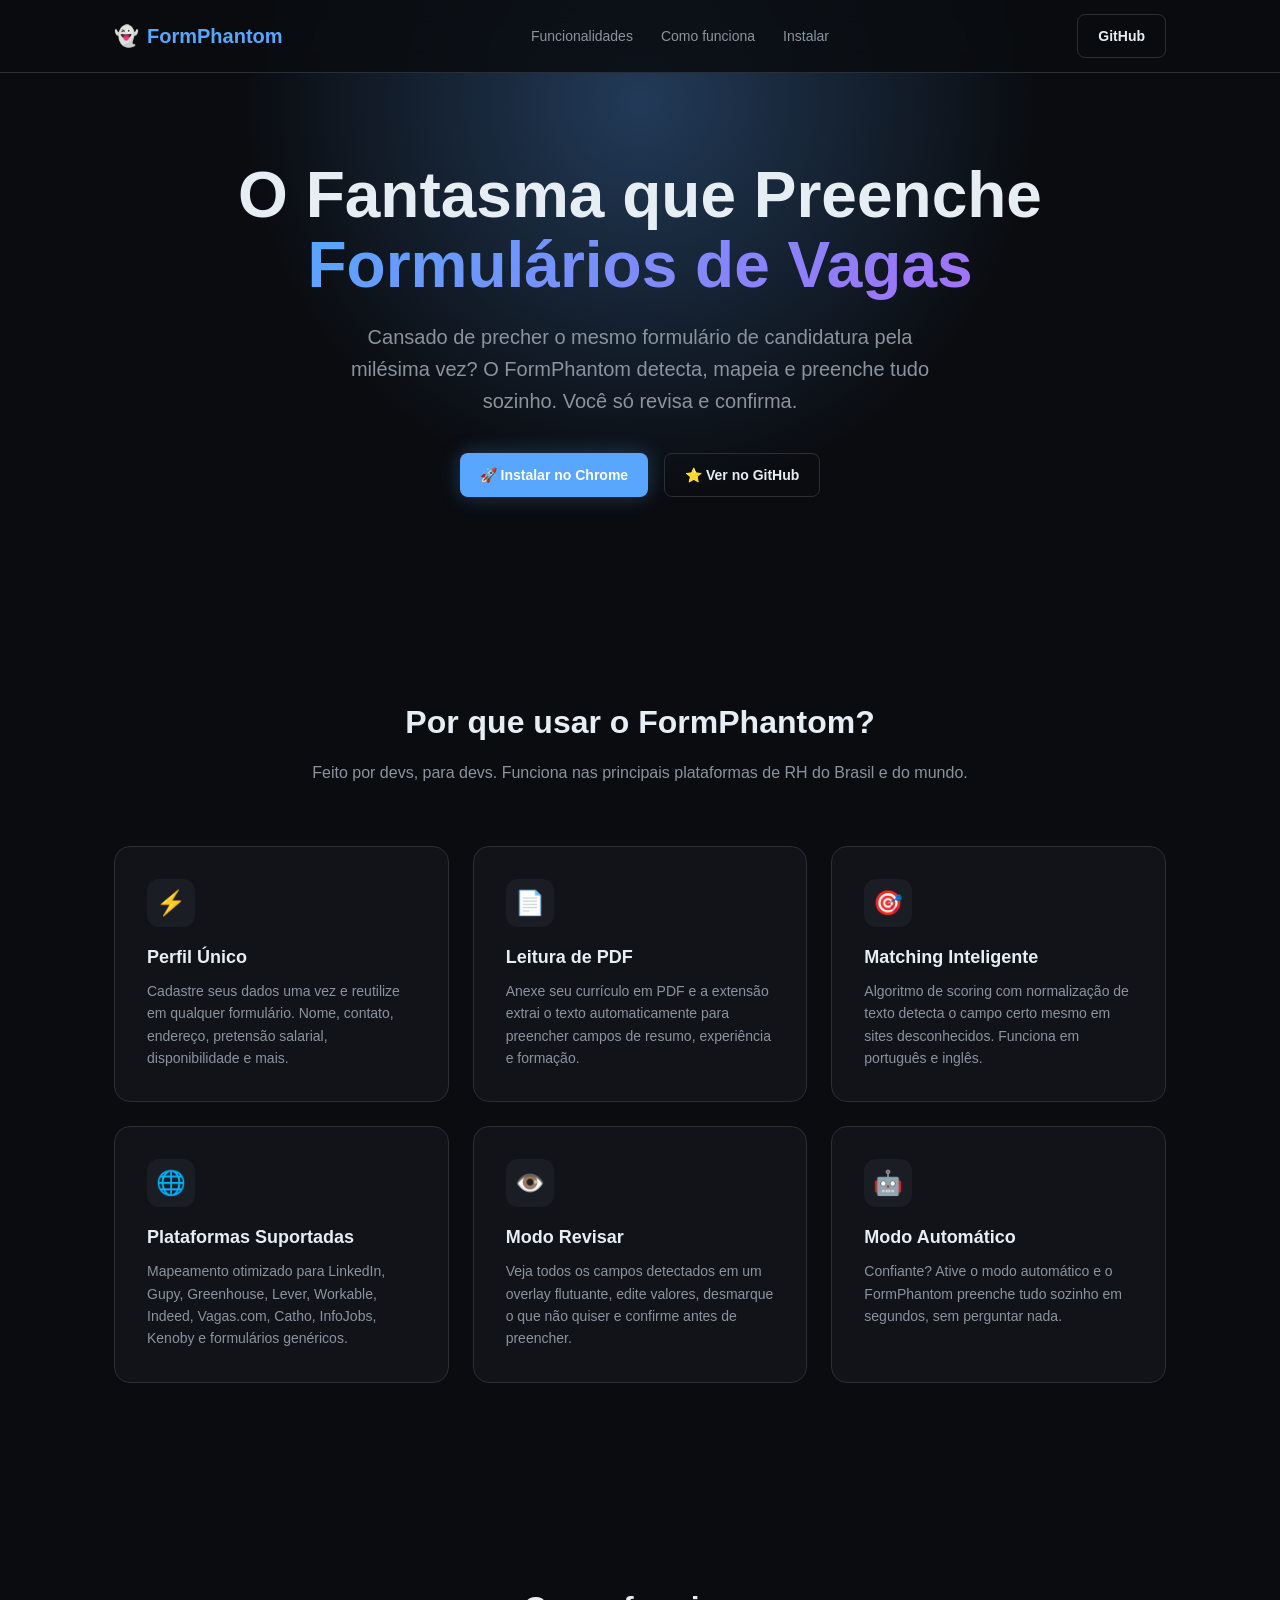
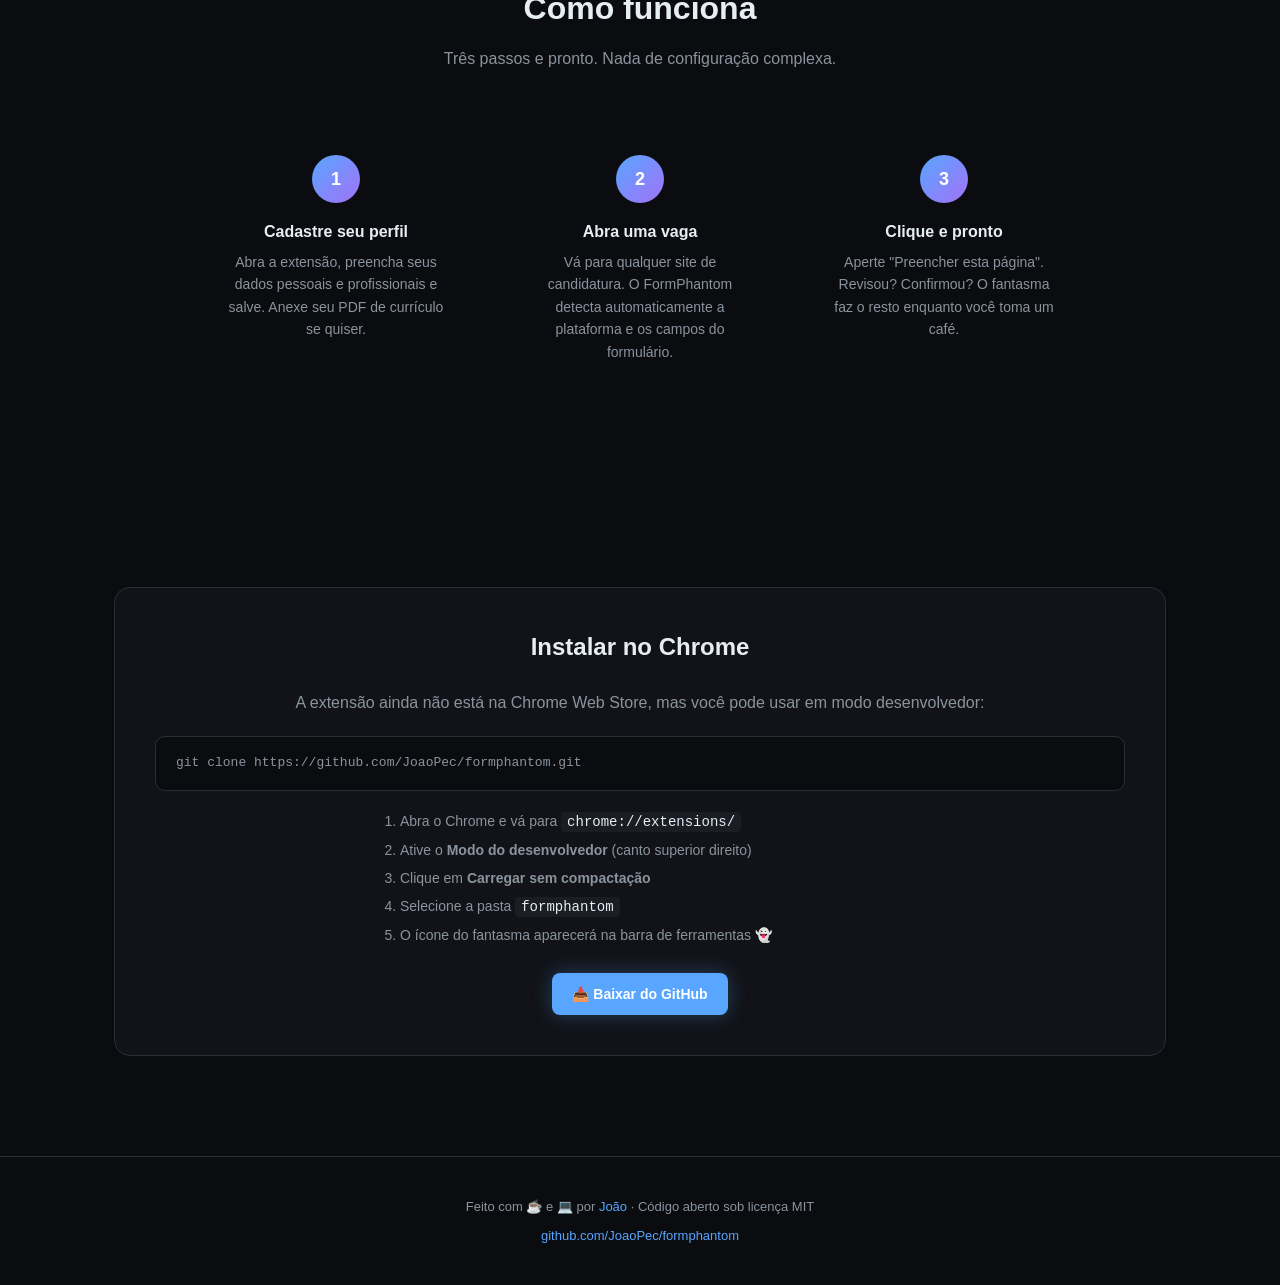
==== landing/index.html @ 9a5e800b "refactor: rename project to FormPhantom + add landing page" ====
<!DOCTYPE html>
<html lang="pt-BR">
<head>
  <meta charset="UTF-8">
  <meta name="viewport" content="width=device-width, initial-scale=1.0">
  <title>FormPhantom — O Fantasma que Preenche Formulários</title>
  <style>
    :root {
      --bg: #0a0c10;
      --surface: #111318;
      --surface-2: #1a1d24;
      --border: #2a2e37;
      --text: #e6edf3;
      --text-secondary: #8b949e;
      --primary: #58a6ff;
      --primary-glow: rgba(88,166,255,0.3);
      --accent: #a371f7;
      --success: #3fb950;
    }

    * { margin: 0; padding: 0; box-sizing: border-box; }

    html { scroll-behavior: smooth; }

    body {
      font-family: -apple-system, BlinkMacSystemFont, 'Segoe UI', Roboto, Helvetica, Arial, sans-serif;
      background: var(--bg);
      color: var(--text);
      line-height: 1.6;
      overflow-x: hidden;
    }

    /* --- Header --- */
    header {
      position: fixed;
      top: 0; left: 0; right: 0;
      z-index: 100;
      background: rgba(10,12,16,0.85);
      backdrop-filter: blur(12px);
      border-bottom: 1px solid var(--border);
    }

    nav {
      max-width: 1100px;
      margin: 0 auto;
      padding: 14px 24px;
      display: flex;
      align-items: center;
      justify-content: space-between;
    }

    .logo {
      font-size: 20px;
      font-weight: 800;
      color: var(--text);
      text-decoration: none;
      display: flex;
      align-items: center;
      gap: 8px;
    }

    .logo span { color: var(--primary); }

    .nav-links {
      display: flex;
      gap: 28px;
      list-style: none;
    }

    .nav-links a {
      color: var(--text-secondary);
      text-decoration: none;
      font-size: 14px;
      font-weight: 500;
      transition: color 0.2s;
    }

    .nav-links a:hover { color: var(--text); }

    .btn {
      display: inline-flex;
      align-items: center;
      gap: 8px;
      padding: 10px 20px;
      border-radius: 8px;
      font-size: 14px;
      font-weight: 600;
      text-decoration: none;
      cursor: pointer;
      border: none;
      transition: all 0.2s;
    }

    .btn-primary {
      background: var(--primary);
      color: #fff;
      box-shadow: 0 0 20px var(--primary-glow);
    }

    .btn-primary:hover {
      transform: translateY(-1px);
      box-shadow: 0 0 30px var(--primary-glow);
    }

    .btn-outline {
      background: transparent;
      color: var(--text);
      border: 1px solid var(--border);
    }

    .btn-outline:hover { border-color: var(--primary); color: var(--primary); }

    /* --- Hero --- */
    .hero {
      padding: 160px 24px 100px;
      text-align: center;
      position: relative;
      overflow: hidden;
    }

    .hero::before {
      content: '';
      position: absolute;
      top: -50%; left: 50%;
      transform: translateX(-50%);
      width: 800px; height: 800px;
      background: radial-gradient(circle, var(--primary-glow) 0%, transparent 70%);
      pointer-events: none;
    }

    .hero h1 {
      font-size: clamp(36px, 6vw, 64px);
      font-weight: 800;
      line-height: 1.1;
      margin-bottom: 20px;
      position: relative;
    }

    .hero h1 span {
      background: linear-gradient(135deg, var(--primary), var(--accent));
      -webkit-background-clip: text;
      -webkit-text-fill-color: transparent;
      background-clip: text;
    }

    .hero p {
      font-size: clamp(16px, 2.5vw, 20px);
      color: var(--text-secondary);
      max-width: 600px;
      margin: 0 auto 36px;
      position: relative;
    }

    .hero-actions {
      display: flex;
      gap: 16px;
      justify-content: center;
      flex-wrap: wrap;
      position: relative;
    }

    /* --- Features --- */
    .section {
      max-width: 1100px;
      margin: 0 auto;
      padding: 100px 24px;
    }

    .section-title {
      text-align: center;
      margin-bottom: 60px;
    }

    .section-title h2 {
      font-size: 32px;
      font-weight: 700;
      margin-bottom: 12px;
    }

    .section-title p {
      color: var(--text-secondary);
      font-size: 16px;
    }

    .features-grid {
      display: grid;
      grid-template-columns: repeat(auto-fit, minmax(280px, 1fr));
      gap: 24px;
    }

    .feature-card {
      background: var(--surface);
      border: 1px solid var(--border);
      border-radius: 16px;
      padding: 32px;
      transition: transform 0.2s, border-color 0.2s;
    }

    .feature-card:hover {
      transform: translateY(-4px);
      border-color: var(--primary);
    }

    .feature-icon {
      width: 48px; height: 48px;
      border-radius: 12px;
      background: var(--surface-2);
      display: flex;
      align-items: center;
      justify-content: center;
      font-size: 24px;
      margin-bottom: 16px;
    }

    .feature-card h3 {
      font-size: 18px;
      font-weight: 600;
      margin-bottom: 8px;
    }

    .feature-card p {
      color: var(--text-secondary);
      font-size: 14px;
      line-height: 1.6;
    }

    /* --- How it works --- */
    .steps {
      display: flex;
      gap: 24px;
      flex-wrap: wrap;
      justify-content: center;
    }

    .step {
      flex: 1 1 220px;
      max-width: 280px;
      text-align: center;
      padding: 24px;
    }

    .step-number {
      width: 48px; height: 48px;
      border-radius: 50%;
      background: linear-gradient(135deg, var(--primary), var(--accent));
      color: #fff;
      font-weight: 700;
      font-size: 18px;
      display: flex;
      align-items: center;
      justify-content: center;
      margin: 0 auto 16px;
    }

    .step h3 { font-size: 16px; margin-bottom: 6px; }
    .step p { color: var(--text-secondary); font-size: 14px; }

    /* --- Install --- */
    .install-box {
      background: var(--surface);
      border: 1px solid var(--border);
      border-radius: 16px;
      padding: 40px;
      text-align: center;
    }

    .install-box h2 { margin-bottom: 24px; }

    .code-block {
      background: var(--bg);
      border: 1px solid var(--border);
      border-radius: 10px;
      padding: 16px 20px;
      font-family: 'SFMono-Regular', Consolas, 'Liberation Mono', Menlo, monospace;
      font-size: 13px;
      color: var(--text-secondary);
      text-align: left;
      overflow-x: auto;
      margin: 16px 0;
      position: relative;
    }

    .code-block code { color: var(--text); }

    /* --- Footer --- */
    footer {
      border-top: 1px solid var(--border);
      padding: 40px 24px;
      text-align: center;
      color: var(--text-secondary);
      font-size: 13px;
    }

    footer a { color: var(--primary); text-decoration: none; }

    /* --- Responsive --- */
    @media (max-width: 640px) {
      .nav-links { display: none; }
      .hero { padding: 120px 20px 60px; }
      .section { padding: 60px 20px; }
    }

    /* --- Animations --- */
    @keyframes float {
      0%, 100% { transform: translateY(0); }
      50% { transform: translateY(-8px); }
    }

    .float { animation: float 4s ease-in-out infinite; }
  </style>
</head>
<body>

  <header>
    <nav>
      <a href="#" class="logo">👻 <span>FormPhantom</span></a>
      <ul class="nav-links">
        <li><a href="#features">Funcionalidades</a></li>
        <li><a href="#como-funciona">Como funciona</a></li>
        <li><a href="#instalar">Instalar</a></li>
      </ul>
      <a href="https://github.com/JoaoPec/formphantom" class="btn btn-outline" target="_blank">GitHub</a>
    </nav>
  </header>

  <section class="hero">
    <h1>O Fantasma que Preenche <br><span>Formulários de Vagas</span></h1>
    <p>Cansado de precher o mesmo formulário de candidatura pela milésima vez? O FormPhantom detecta, mapeia e preenche tudo sozinho. Você só revisa e confirma.</p>
    <div class="hero-actions">
      <a href="#instalar" class="btn btn-primary">🚀 Instalar no Chrome</a>
      <a href="https://github.com/JoaoPec/formphantom" class="btn btn-outline" target="_blank">⭐ Ver no GitHub</a>
    </div>
  </section>

  <section class="section" id="features">
    <div class="section-title">
      <h2>Por que usar o FormPhantom?</h2>
      <p>Feito por devs, para devs. Funciona nas principais plataformas de RH do Brasil e do mundo.</p>
    </div>
    <div class="features-grid">
      <div class="feature-card">
        <div class="feature-icon">⚡</div>
        <h3>Perfil Único</h3>
        <p>Cadastre seus dados uma vez e reutilize em qualquer formulário. Nome, contato, endereço, pretensão salarial, disponibilidade e mais.</p>
      </div>
      <div class="feature-card">
        <div class="feature-icon">📄</div>
        <h3>Leitura de PDF</h3>
        <p>Anexe seu currículo em PDF e a extensão extrai o texto automaticamente para preencher campos de resumo, experiência e formação.</p>
      </div>
      <div class="feature-card">
        <div class="feature-icon">🎯</div>
        <h3>Matching Inteligente</h3>
        <p>Algoritmo de scoring com normalização de texto detecta o campo certo mesmo em sites desconhecidos. Funciona em português e inglês.</p>
      </div>
      <div class="feature-card">
        <div class="feature-icon">🌐</div>
        <h3>Plataformas Suportadas</h3>
        <p>Mapeamento otimizado para LinkedIn, Gupy, Greenhouse, Lever, Workable, Indeed, Vagas.com, Catho, InfoJobs, Kenoby e formulários genéricos.</p>
      </div>
      <div class="feature-card">
        <div class="feature-icon">👁️</div>
        <h3>Modo Revisar</h3>
        <p>Veja todos os campos detectados em um overlay flutuante, edite valores, desmarque o que não quiser e confirme antes de preencher.</p>
      </div>
      <div class="feature-card">
        <div class="feature-icon">🤖</div>
        <h3>Modo Automático</h3>
        <p>Confiante? Ative o modo automático e o FormPhantom preenche tudo sozinho em segundos, sem perguntar nada.</p>
      </div>
    </div>
  </section>

  <section class="section" id="como-funciona">
    <div class="section-title">
      <h2>Como funciona</h2>
      <p>Três passos e pronto. Nada de configuração complexa.</p>
    </div>
    <div class="steps">
      <div class="step">
        <div class="step-number">1</div>
        <h3>Cadastre seu perfil</h3>
        <p>Abra a extensão, preencha seus dados pessoais e profissionais e salve. Anexe seu PDF de currículo se quiser.</p>
      </div>
      <div class="step">
        <div class="step-number">2</div>
        <h3>Abra uma vaga</h3>
        <p>Vá para qualquer site de candidatura. O FormPhantom detecta automaticamente a plataforma e os campos do formulário.</p>
      </div>
      <div class="step">
        <div class="step-number">3</div>
        <h3>Clique e pronto</h3>
        <p>Aperte "Preencher esta página". Revisou? Confirmou? O fantasma faz o resto enquanto você toma um café.</p>
      </div>
    </div>
  </section>

  <section class="section" id="instalar">
    <div class="install-box">
      <h2>Instalar no Chrome</h2>
      <p style="color: var(--text-secondary); margin-bottom: 20px;">A extensão ainda não está na Chrome Web Store, mas você pode usar em modo desenvolvedor:</p>

      <div class="code-block">
        git clone https://github.com/JoaoPec/formphantom.git
      </div>

      <ol style="text-align: left; color: var(--text-secondary); font-size: 14px; max-width: 480px; margin: 0 auto 24px; line-height: 2;">
        <li>Abra o Chrome e vá para <code style="background: var(--surface-2); padding: 2px 6px; border-radius: 4px; color: var(--text);">chrome://extensions/</code></li>
        <li>Ative o <strong>Modo do desenvolvedor</strong> (canto superior direito)</li>
        <li>Clique em <strong>Carregar sem compactação</strong></li>
        <li>Selecione a pasta <code style="background: var(--surface-2); padding: 2px 6px; border-radius: 4px; color: var(--text);">formphantom</code></li>
        <li>O ícone do fantasma aparecerá na barra de ferramentas 👻</li>
      </ol>

      <a href="https://github.com/JoaoPec/formphantom" class="btn btn-primary" target="_blank">📥 Baixar do GitHub</a>
    </div>
  </section>

  <footer>
    <p>Feito com ☕ e 💻 por <a href="https://github.com/JoaoPec" target="_blank">João</a> · Código aberto sob licença MIT</p>
    <p style="margin-top: 8px;"><a href="https://github.com/JoaoPec/formphantom" target="_blank">github.com/JoaoPec/formphantom</a></p>
  </footer>

</body>
</html>
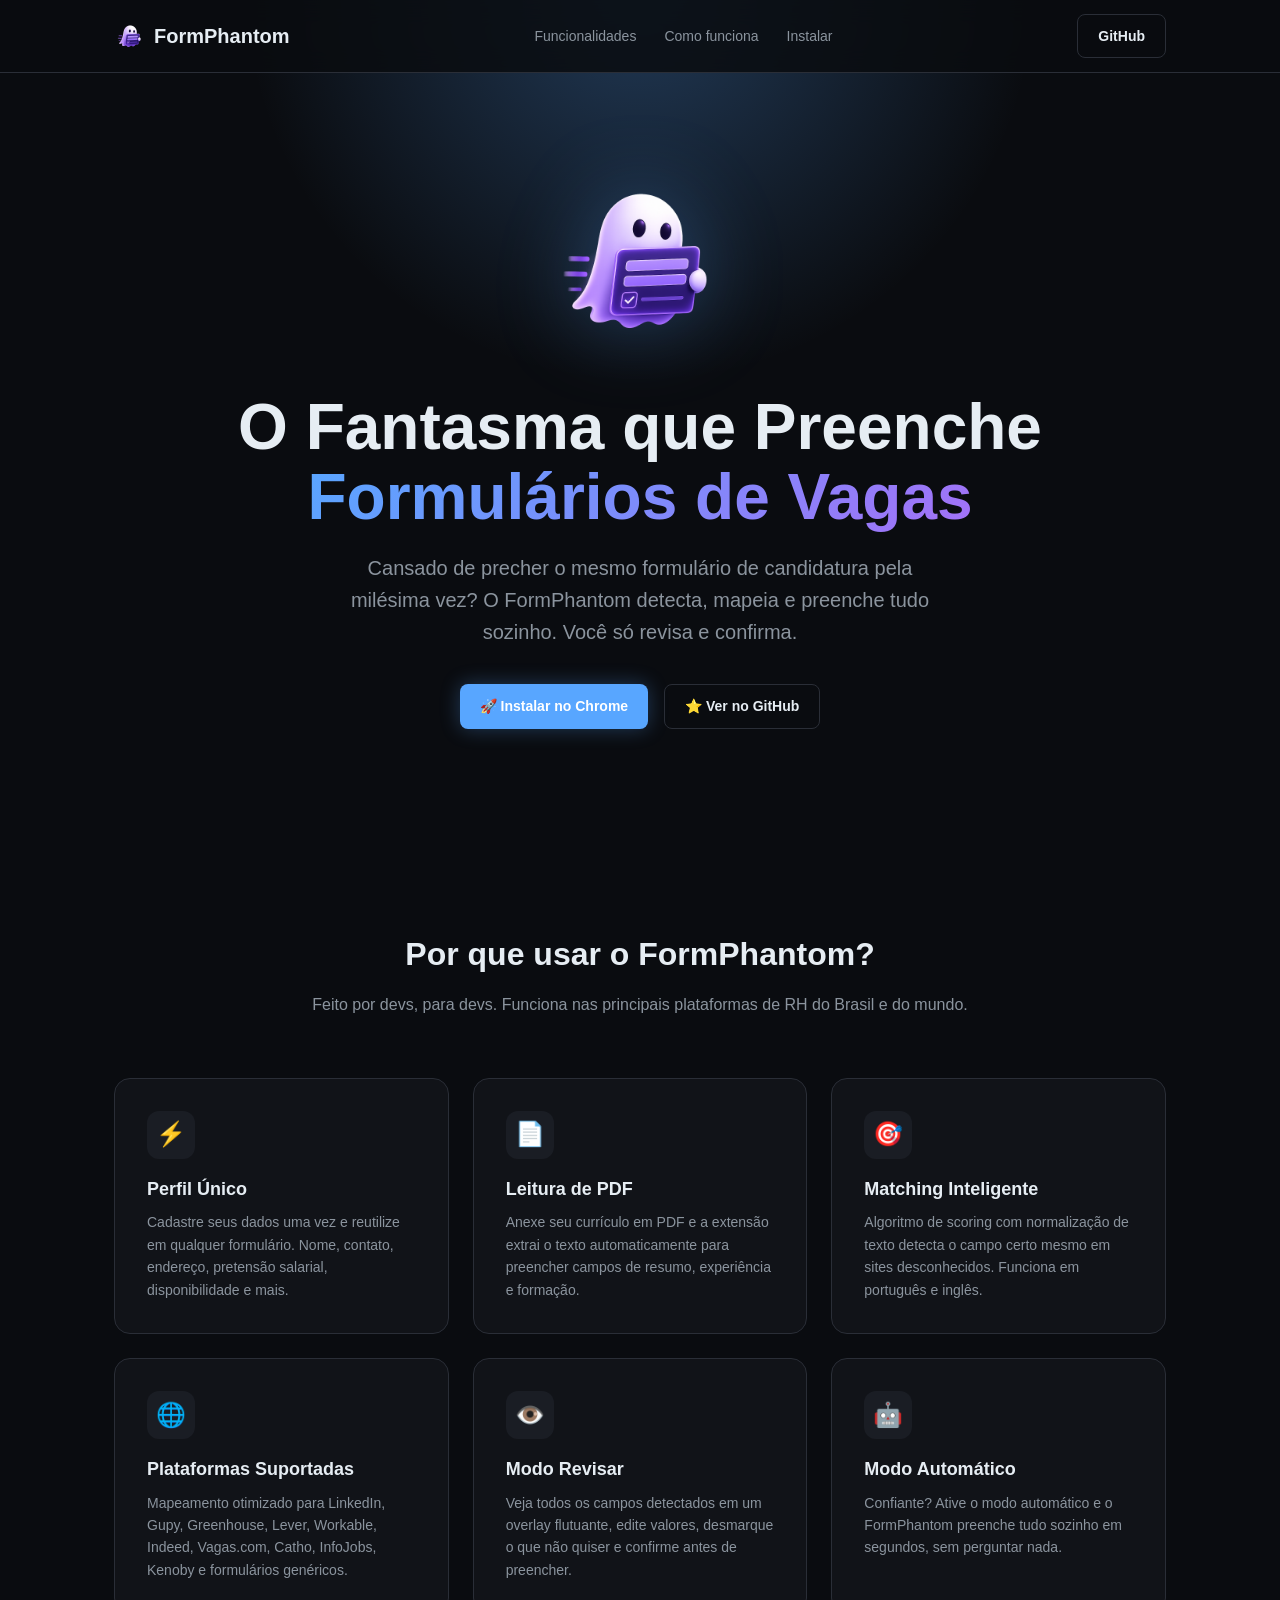
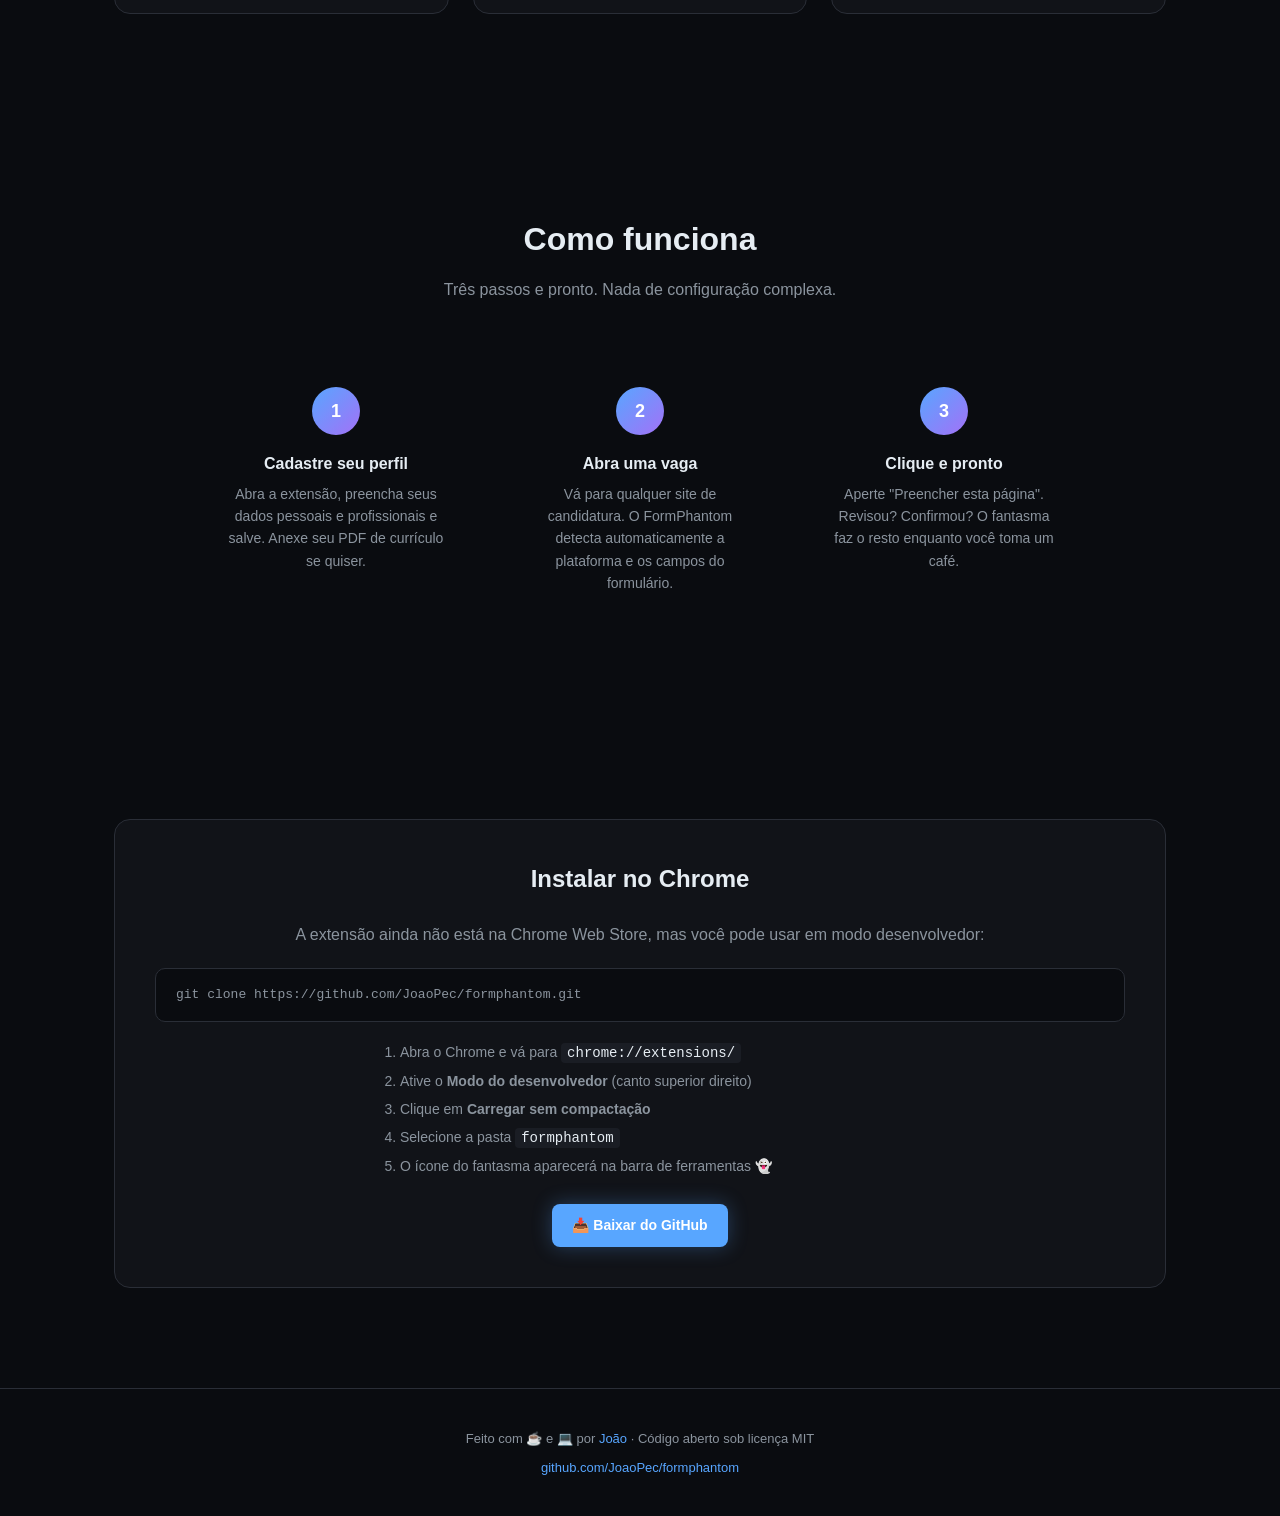
==== commit 2668614f: "feat: add custom logo to landing, popup, icons and README" ====
--- a/landing/index.html
+++ b/landing/index.html
@@ -59,7 +59,11 @@
       gap: 8px;
     }
 
-    .logo span { color: var(--primary); }
+    .logo img {
+      width: 32px;
+      height: 32px;
+      border-radius: 8px;
+    }
 
     .nav-links {
       display: flex;
@@ -313,7 +317,7 @@
 
   <header>
     <nav>
-      <a href="#" class="logo">👻 <span>FormPhantom</span></a>
+      <a href="#" class="logo"><img src="logo.png" alt="FormPhantom"><span>FormPhantom</span></a>
       <ul class="nav-links">
         <li><a href="#features">Funcionalidades</a></li>
         <li><a href="#como-funciona">Como funciona</a></li>
@@ -324,6 +328,7 @@
   </header>
 
   <section class="hero">
+    <img src="logo.png" alt="FormPhantom" class="hero-logo float" style="width: 200px; height: 200px; margin-bottom: 24px; filter: drop-shadow(0 0 40px var(--primary-glow));">
     <h1>O Fantasma que Preenche <br><span>Formulários de Vagas</span></h1>
     <p>Cansado de precher o mesmo formulário de candidatura pela milésima vez? O FormPhantom detecta, mapeia e preenche tudo sozinho. Você só revisa e confirma.</p>
     <div class="hero-actions">
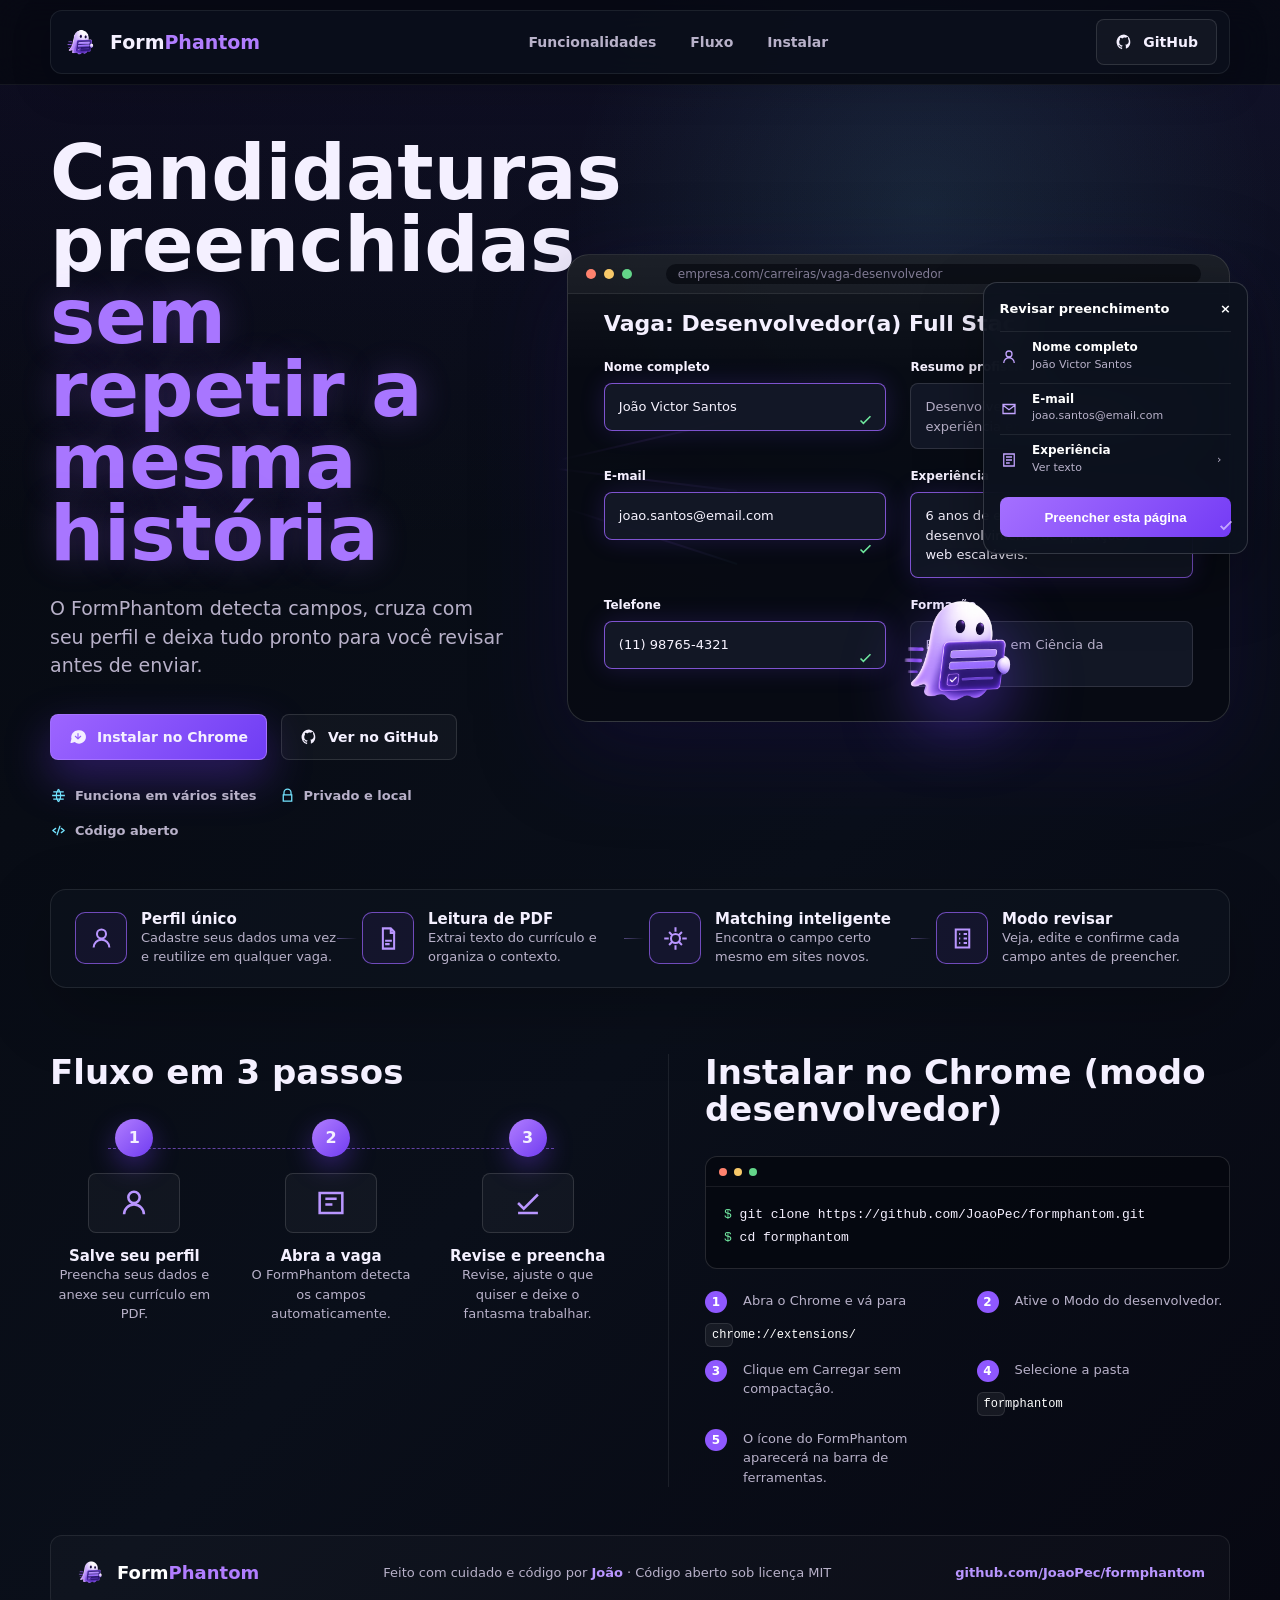
==== commit 6fdde535: "Redesign landing page" ====
--- a/landing/index.html
+++ b/landing/index.html
@@ -3,428 +3,955 @@
 <head>
   <meta charset="UTF-8">
   <meta name="viewport" content="width=device-width, initial-scale=1.0">
-  <title>FormPhantom — O Fantasma que Preenche Formulários</title>
+  <title>FormPhantom - Candidaturas preenchidas sem repetição</title>
   <style>
     :root {
-      --bg: #0a0c10;
-      --surface: #111318;
-      --surface-2: #1a1d24;
-      --border: #2a2e37;
-      --text: #e6edf3;
-      --text-secondary: #8b949e;
-      --primary: #58a6ff;
-      --primary-glow: rgba(88,166,255,0.3);
-      --accent: #a371f7;
-      --success: #3fb950;
-    }
-
-    * { margin: 0; padding: 0; box-sizing: border-box; }
-
-    html { scroll-behavior: smooth; }
+      --bg: #060910;
+      --bg-2: #0a0f1a;
+      --surface: #0d1320;
+      --surface-2: #121a2a;
+      --line: rgba(174, 143, 255, 0.2);
+      --line-strong: rgba(178, 143, 255, 0.42);
+      --text: #f4f0ff;
+      --muted: #b8b1c9;
+      --quiet: #817b94;
+      --violet: #9d65ff;
+      --violet-2: #6f3df4;
+      --cyan: #73e3ff;
+      --green: #6ee79d;
+      --shadow: 0 28px 90px rgba(25, 11, 70, 0.42);
+      --radius: 22px;
+    }
+
+    * {
+      box-sizing: border-box;
+      margin: 0;
+      padding: 0;
+    }
+
+    html {
+      scroll-behavior: smooth;
+    }
 
     body {
-      font-family: -apple-system, BlinkMacSystemFont, 'Segoe UI', Roboto, Helvetica, Arial, sans-serif;
-      background: var(--bg);
+      min-height: 100vh;
+      font-family: Inter, ui-sans-serif, system-ui, -apple-system, BlinkMacSystemFont, "Segoe UI", sans-serif;
+      background:
+        linear-gradient(180deg, rgba(111, 61, 244, 0.08), transparent 34rem),
+        radial-gradient(circle at 72% 13%, rgba(115, 227, 255, 0.11), transparent 22rem),
+        linear-gradient(135deg, var(--bg), var(--bg-2) 58%, #070812);
       color: var(--text);
-      line-height: 1.6;
+      line-height: 1.5;
       overflow-x: hidden;
     }
 
-    /* --- Header --- */
-    header {
-      position: fixed;
-      top: 0; left: 0; right: 0;
-      z-index: 100;
-      background: rgba(10,12,16,0.85);
-      backdrop-filter: blur(12px);
-      border-bottom: 1px solid var(--border);
-    }
-
-    nav {
-      max-width: 1100px;
+    a {
+      color: inherit;
+      text-decoration: none;
+    }
+
+    .shell {
+      width: min(100% - 48px, 1180px);
       margin: 0 auto;
-      padding: 14px 24px;
+    }
+
+    .site-header {
+      position: sticky;
+      top: 0;
+      z-index: 10;
+      padding: 10px 0;
+      background: rgba(6, 9, 16, 0.76);
+      border-bottom: 1px solid rgba(255, 255, 255, 0.06);
+      backdrop-filter: blur(18px);
+    }
+
+    .nav {
+      min-height: 56px;
+      padding: 8px 12px;
+      border: 1px solid rgba(255, 255, 255, 0.08);
+      border-radius: 12px;
       display: flex;
       align-items: center;
       justify-content: space-between;
-    }
-
-    .logo {
-      font-size: 20px;
+      background: rgba(12, 17, 29, 0.74);
+      box-shadow: 0 12px 40px rgba(0, 0, 0, 0.18);
+    }
+
+    .brand {
+      display: inline-flex;
+      align-items: center;
+      gap: 11px;
       font-weight: 800;
+      font-size: 19px;
+    }
+
+    .brand img {
+      width: 36px;
+      height: 36px;
+      border-radius: 10px;
+      object-fit: cover;
+    }
+
+    .brand span span {
+      color: #b17dff;
+    }
+
+    .nav-links {
+      display: flex;
+      align-items: center;
+      gap: 34px;
+      list-style: none;
+      color: var(--muted);
+      font-size: 14px;
+      font-weight: 600;
+    }
+
+    .nav-links a:hover {
       color: var(--text);
-      text-decoration: none;
+    }
+
+    .button {
+      display: inline-flex;
+      align-items: center;
+      justify-content: center;
+      gap: 10px;
+      min-height: 46px;
+      padding: 0 18px;
+      border: 1px solid rgba(255, 255, 255, 0.12);
+      border-radius: 8px;
+      color: var(--text);
+      font-size: 14px;
+      font-weight: 800;
+      line-height: 1;
+      transition: transform 160ms ease, border-color 160ms ease, background 160ms ease, box-shadow 160ms ease;
+    }
+
+    .button svg {
+      width: 18px;
+      height: 18px;
+      flex: 0 0 auto;
+    }
+
+    .button:hover {
+      transform: translateY(-1px);
+      border-color: rgba(177, 125, 255, 0.72);
+    }
+
+    .button-primary {
+      border-color: rgba(170, 120, 255, 0.8);
+      background: linear-gradient(135deg, var(--violet), var(--violet-2));
+      box-shadow: 0 18px 44px rgba(116, 58, 255, 0.34);
+    }
+
+    .button-secondary {
+      background: rgba(255, 255, 255, 0.035);
+    }
+
+    .hero {
+      display: grid;
+      grid-template-columns: minmax(0, 0.82fr) minmax(520px, 1.18fr);
+      gap: 56px;
+      align-items: center;
+      padding: 52px 0 30px;
+    }
+
+    .hero-copy {
+      max-width: 520px;
+    }
+
+    h1 {
+      max-width: 560px;
+      font-size: clamp(46px, 7vw, 76px);
+      line-height: 0.95;
+      font-weight: 900;
+    }
+
+    .gradient-text {
+      display: inline-block;
+      color: #a876ff;
+      text-shadow: 0 0 34px rgba(157, 101, 255, 0.28);
+    }
+
+    .hero-copy p {
+      margin-top: 24px;
+      color: var(--muted);
+      font-size: clamp(17px, 2vw, 19px);
+      max-width: 560px;
+    }
+
+    .hero-actions {
+      margin-top: 34px;
       display: flex;
+      flex-wrap: wrap;
+      gap: 14px;
+    }
+
+    .hero-notes {
+      margin-top: 26px;
+      display: flex;
+      flex-wrap: wrap;
+      gap: 16px 22px;
+      color: var(--muted);
+      font-size: 13px;
+      font-weight: 600;
+    }
+
+    .note {
+      display: inline-flex;
       align-items: center;
       gap: 8px;
     }
 
-    .logo img {
+    .note svg {
+      width: 17px;
+      height: 17px;
+      color: var(--cyan);
+    }
+
+    .product-stage {
+      position: relative;
+      min-height: 470px;
+    }
+
+    .browser-frame {
+      position: relative;
+      overflow: hidden;
+      padding: 56px 36px 34px;
+      border: 1px solid rgba(255, 255, 255, 0.14);
+      border-radius: 22px;
+      background:
+        linear-gradient(180deg, rgba(255, 255, 255, 0.05), transparent 25%),
+        rgba(7, 11, 19, 0.88);
+      box-shadow: var(--shadow);
+    }
+
+    .browser-frame::before {
+      content: "";
+      position: absolute;
+      inset: 0 0 auto;
+      height: 38px;
+      border-bottom: 1px solid rgba(255, 255, 255, 0.08);
+      background: rgba(255, 255, 255, 0.035);
+    }
+
+    .traffic {
+      position: absolute;
+      top: 14px;
+      left: 18px;
+      display: flex;
+      gap: 8px;
+    }
+
+    .traffic i {
+      width: 10px;
+      height: 10px;
+      border-radius: 50%;
+      background: #ff826e;
+    }
+
+    .traffic i:nth-child(2) { background: #f7c869; }
+    .traffic i:nth-child(3) { background: #63d589; }
+
+    .url {
+      position: absolute;
+      top: 9px;
+      left: 98px;
+      right: 28px;
+      height: 20px;
+      display: flex;
+      align-items: center;
+      padding: 0 12px;
+      border-radius: 999px;
+      background: rgba(2, 5, 11, 0.58);
+      color: var(--quiet);
+      font-size: 12px;
+      white-space: nowrap;
+      overflow: hidden;
+      text-overflow: ellipsis;
+    }
+
+    .form-title {
+      margin-bottom: 22px;
+      font-size: 22px;
+      line-height: 1.15;
+    }
+
+    .form-grid {
+      display: grid;
+      grid-template-columns: repeat(2, minmax(0, 1fr));
+      gap: 18px 24px;
+    }
+
+    .field {
+      position: relative;
+    }
+
+    .field.wide {
+      grid-column: span 2;
+    }
+
+    .field label {
+      display: block;
+      margin-bottom: 7px;
+      color: #f6f1ff;
+      font-size: 12px;
+      font-weight: 800;
+    }
+
+    .field-box {
+      min-height: 48px;
+      padding: 13px 42px 12px 14px;
+      border: 1px solid rgba(157, 101, 255, 0.78);
+      border-radius: 8px;
+      background: rgba(20, 25, 41, 0.9);
+      color: #f7f3ff;
+      font-size: 13px;
+      box-shadow: 0 0 24px rgba(123, 74, 255, 0.18);
+    }
+
+    .field-box.muted {
+      border-color: rgba(255, 255, 255, 0.12);
+      color: var(--muted);
+      box-shadow: none;
+    }
+
+    .check {
+      position: absolute;
+      right: 12px;
+      bottom: 13px;
+      color: var(--green);
+    }
+
+    .check svg {
+      width: 17px;
+      height: 17px;
+    }
+
+    .review-panel {
+      position: absolute;
+      top: 28px;
+      right: 0;
+      width: 265px;
+      padding: 16px;
+      border: 1px solid rgba(255, 255, 255, 0.16);
+      border-radius: 14px;
+      background: rgba(13, 18, 30, 0.92);
+      box-shadow: 0 26px 64px rgba(0, 0, 0, 0.34);
+      backdrop-filter: blur(18px);
+      transform: translateX(18px);
+    }
+
+    .review-head {
+      display: flex;
+      justify-content: space-between;
+      align-items: center;
+      margin-bottom: 13px;
+      color: #fff;
+      font-size: 13px;
+      font-weight: 900;
+    }
+
+    .review-row {
+      display: grid;
+      grid-template-columns: 22px 1fr 14px;
+      gap: 10px;
+      align-items: center;
+      padding: 9px 0;
+      border-top: 1px solid rgba(255, 255, 255, 0.08);
+      font-size: 12px;
+    }
+
+    .review-row:first-of-type {
+      border-top: 0;
+    }
+
+    .review-row svg {
+      width: 18px;
+      height: 18px;
+      color: #c3a4ff;
+    }
+
+    .review-row strong {
+      display: block;
+      color: #fff;
+      font-size: 12px;
+      line-height: 1.15;
+    }
+
+    .review-row span {
+      color: var(--muted);
+      font-size: 11px;
+    }
+
+    .review-button {
+      width: 100%;
+      margin-top: 12px;
+      min-height: 40px;
+      border: 0;
+      border-radius: 8px;
+      background: linear-gradient(135deg, #a570ff, #743bf5);
+      color: #fff;
+      font-weight: 900;
+      cursor: pointer;
+    }
+
+    .ghost {
+      position: absolute;
+      right: 195px;
+      bottom: 0;
+      width: 148px;
+      filter: drop-shadow(0 22px 34px rgba(112, 65, 255, 0.5));
+      animation: float 5.6s ease-in-out infinite;
+    }
+
+    .trail {
+      position: absolute;
+      left: -10px;
+      width: 180px;
+      height: 2px;
+      background: linear-gradient(90deg, transparent, rgba(157, 101, 255, 0.78), rgba(115, 227, 255, 0.2));
+      transform-origin: right center;
+      filter: drop-shadow(0 0 10px rgba(157, 101, 255, 0.8));
+    }
+
+    .trail.one { top: 164px; transform: rotate(-13deg); }
+    .trail.two { top: 236px; transform: rotate(7deg); }
+    .trail.three { top: 309px; transform: rotate(18deg); }
+
+    .feature-rail {
+      margin-top: 18px;
+      padding: 20px 24px;
+      border: 1px solid rgba(255, 255, 255, 0.09);
+      border-radius: 16px;
+      display: grid;
+      grid-template-columns: repeat(4, minmax(0, 1fr));
+      gap: 18px;
+      background: rgba(14, 19, 31, 0.64);
+      box-shadow: 0 22px 70px rgba(0, 0, 0, 0.24);
+    }
+
+    .rail-item {
+      position: relative;
+      display: grid;
+      grid-template-columns: 52px 1fr;
+      gap: 14px;
+      align-items: center;
+    }
+
+    .rail-item:not(:last-child)::after {
+      content: "";
+      position: absolute;
+      top: 50%;
+      right: -13px;
+      width: 20px;
+      height: 1px;
+      background: linear-gradient(90deg, var(--line-strong), transparent);
+    }
+
+    .icon-box {
+      width: 52px;
+      height: 52px;
+      border: 1px solid rgba(157, 101, 255, 0.68);
+      border-radius: 10px;
+      display: grid;
+      place-items: center;
+      color: #b996ff;
+      background: rgba(126, 78, 255, 0.08);
+    }
+
+    .icon-box svg {
+      width: 27px;
+      height: 27px;
+    }
+
+    .rail-item h3,
+    .flow-step h3 {
+      font-size: 15px;
+      line-height: 1.2;
+    }
+
+    .rail-item p,
+    .flow-step p,
+    .install-list li,
+    footer {
+      color: var(--muted);
+      font-size: 13px;
+    }
+
+    .split-section {
+      display: grid;
+      grid-template-columns: 1fr 1fr;
+      gap: 56px;
+      padding: 66px 0 48px;
+    }
+
+    .section-heading {
+      margin-bottom: 28px;
+      font-size: clamp(25px, 3vw, 34px);
+      line-height: 1.1;
+    }
+
+    .flow {
+      position: relative;
+      display: grid;
+      grid-template-columns: repeat(3, minmax(0, 1fr));
+      gap: 28px;
+    }
+
+    .flow::before {
+      content: "";
+      position: absolute;
+      top: 29px;
+      left: 58px;
+      right: 58px;
+      border-top: 1px dashed rgba(157, 101, 255, 0.6);
+    }
+
+    .flow-step {
+      position: relative;
+      text-align: center;
+    }
+
+    .step-number {
+      width: 38px;
+      height: 38px;
+      margin: 0 auto 16px;
+      border-radius: 50%;
+      display: grid;
+      place-items: center;
+      background: linear-gradient(135deg, #b17dff, #703cf1);
+      box-shadow: 0 10px 26px rgba(112, 60, 241, 0.38);
+      font-weight: 900;
+    }
+
+    .flow-icon {
+      width: 92px;
+      height: 60px;
+      margin: 0 auto 14px;
+      border: 1px solid rgba(255, 255, 255, 0.13);
+      border-radius: 8px;
+      display: grid;
+      place-items: center;
+      color: #b996ff;
+      background: rgba(255, 255, 255, 0.035);
+    }
+
+    .flow-icon svg {
+      width: 34px;
+      height: 34px;
+    }
+
+    .install-panel {
+      padding-left: 36px;
+      border-left: 1px solid rgba(255, 255, 255, 0.08);
+    }
+
+    .terminal {
+      overflow: hidden;
+      margin-bottom: 22px;
+      border: 1px solid rgba(255, 255, 255, 0.13);
+      border-radius: 12px;
+      background: rgba(5, 8, 14, 0.74);
+    }
+
+    .terminal-bar {
+      height: 30px;
+      display: flex;
+      align-items: center;
+      gap: 7px;
+      padding: 0 13px;
+      border-bottom: 1px solid rgba(255, 255, 255, 0.08);
+    }
+
+    .terminal-bar i {
+      width: 8px;
+      height: 8px;
+      border-radius: 50%;
+      background: #ff826e;
+    }
+
+    .terminal-bar i:nth-child(2) { background: #f7c869; }
+    .terminal-bar i:nth-child(3) { background: #63d589; }
+
+    .terminal code {
+      display: block;
+      padding: 17px 18px 18px;
+      color: #f5f0ff;
+      font-family: "SFMono-Regular", Consolas, "Liberation Mono", monospace;
+      font-size: 13px;
+      line-height: 1.75;
+      white-space: pre-wrap;
+    }
+
+    .prompt {
+      color: #71e7a1;
+    }
+
+    .install-list {
+      display: grid;
+      grid-template-columns: repeat(2, minmax(0, 1fr));
+      gap: 13px 18px;
+      list-style: none;
+      counter-reset: install;
+    }
+
+    .install-list li {
+      counter-increment: install;
+      display: grid;
+      grid-template-columns: 28px 1fr;
+      gap: 10px;
+      align-items: start;
+    }
+
+    .install-list li::before {
+      content: counter(install);
+      width: 22px;
+      height: 22px;
+      border-radius: 50%;
+      display: grid;
+      place-items: center;
+      background: #8f58ff;
+      color: #fff;
+      font-size: 12px;
+      font-weight: 900;
+    }
+
+    .inline-code {
+      padding: 2px 6px;
+      border: 1px solid rgba(255, 255, 255, 0.1);
+      border-radius: 6px;
+      background: rgba(255, 255, 255, 0.06);
+      color: #fff;
+      font-family: "SFMono-Regular", Consolas, "Liberation Mono", monospace;
+      font-size: 12px;
+    }
+
+    footer {
+      margin: 34px auto 28px;
+      padding: 20px 24px;
+      border: 1px solid rgba(255, 255, 255, 0.08);
+      border-radius: 12px;
+      display: flex;
+      align-items: center;
+      justify-content: space-between;
+      gap: 18px;
+      background: rgba(255, 255, 255, 0.025);
+    }
+
+    .footer-brand {
+      display: inline-flex;
+      align-items: center;
+      gap: 10px;
+      color: #fff;
+      font-size: 18px;
+      font-weight: 900;
+    }
+
+    .footer-brand img {
       width: 32px;
       height: 32px;
-      border-radius: 8px;
-    }
-
-    .nav-links {
-      display: flex;
-      gap: 28px;
-      list-style: none;
-    }
-
-    .nav-links a {
-      color: var(--text-secondary);
-      text-decoration: none;
-      font-size: 14px;
-      font-weight: 500;
-      transition: color 0.2s;
-    }
-
-    .nav-links a:hover { color: var(--text); }
-
-    .btn {
-      display: inline-flex;
-      align-items: center;
-      gap: 8px;
-      padding: 10px 20px;
-      border-radius: 8px;
-      font-size: 14px;
-      font-weight: 600;
-      text-decoration: none;
-      cursor: pointer;
-      border: none;
-      transition: all 0.2s;
-    }
-
-    .btn-primary {
-      background: var(--primary);
-      color: #fff;
-      box-shadow: 0 0 20px var(--primary-glow);
-    }
-
-    .btn-primary:hover {
-      transform: translateY(-1px);
-      box-shadow: 0 0 30px var(--primary-glow);
-    }
-
-    .btn-outline {
-      background: transparent;
-      color: var(--text);
-      border: 1px solid var(--border);
-    }
-
-    .btn-outline:hover { border-color: var(--primary); color: var(--primary); }
-
-    /* --- Hero --- */
-    .hero {
-      padding: 160px 24px 100px;
-      text-align: center;
-      position: relative;
-      overflow: hidden;
-    }
-
-    .hero::before {
-      content: '';
-      position: absolute;
-      top: -50%; left: 50%;
-      transform: translateX(-50%);
-      width: 800px; height: 800px;
-      background: radial-gradient(circle, var(--primary-glow) 0%, transparent 70%);
-      pointer-events: none;
-    }
-
-    .hero h1 {
-      font-size: clamp(36px, 6vw, 64px);
-      font-weight: 800;
-      line-height: 1.1;
-      margin-bottom: 20px;
-      position: relative;
-    }
-
-    .hero h1 span {
-      background: linear-gradient(135deg, var(--primary), var(--accent));
-      -webkit-background-clip: text;
-      -webkit-text-fill-color: transparent;
-      background-clip: text;
-    }
-
-    .hero p {
-      font-size: clamp(16px, 2.5vw, 20px);
-      color: var(--text-secondary);
-      max-width: 600px;
-      margin: 0 auto 36px;
-      position: relative;
-    }
-
-    .hero-actions {
-      display: flex;
-      gap: 16px;
-      justify-content: center;
-      flex-wrap: wrap;
-      position: relative;
-    }
-
-    /* --- Features --- */
-    .section {
-      max-width: 1100px;
-      margin: 0 auto;
-      padding: 100px 24px;
-    }
-
-    .section-title {
-      text-align: center;
-      margin-bottom: 60px;
-    }
-
-    .section-title h2 {
-      font-size: 32px;
+      border-radius: 9px;
+    }
+
+    .footer-brand .brand-word span {
+      color: #b17dff;
+    }
+
+    footer a {
+      color: #b996ff;
       font-weight: 700;
-      margin-bottom: 12px;
-    }
-
-    .section-title p {
-      color: var(--text-secondary);
-      font-size: 16px;
-    }
-
-    .features-grid {
-      display: grid;
-      grid-template-columns: repeat(auto-fit, minmax(280px, 1fr));
-      gap: 24px;
-    }
-
-    .feature-card {
-      background: var(--surface);
-      border: 1px solid var(--border);
-      border-radius: 16px;
-      padding: 32px;
-      transition: transform 0.2s, border-color 0.2s;
-    }
-
-    .feature-card:hover {
-      transform: translateY(-4px);
-      border-color: var(--primary);
-    }
-
-    .feature-icon {
-      width: 48px; height: 48px;
-      border-radius: 12px;
-      background: var(--surface-2);
-      display: flex;
-      align-items: center;
-      justify-content: center;
-      font-size: 24px;
-      margin-bottom: 16px;
-    }
-
-    .feature-card h3 {
-      font-size: 18px;
-      font-weight: 600;
-      margin-bottom: 8px;
-    }
-
-    .feature-card p {
-      color: var(--text-secondary);
-      font-size: 14px;
-      line-height: 1.6;
-    }
-
-    /* --- How it works --- */
-    .steps {
-      display: flex;
-      gap: 24px;
-      flex-wrap: wrap;
-      justify-content: center;
-    }
-
-    .step {
-      flex: 1 1 220px;
-      max-width: 280px;
-      text-align: center;
-      padding: 24px;
-    }
-
-    .step-number {
-      width: 48px; height: 48px;
-      border-radius: 50%;
-      background: linear-gradient(135deg, var(--primary), var(--accent));
-      color: #fff;
-      font-weight: 700;
-      font-size: 18px;
-      display: flex;
-      align-items: center;
-      justify-content: center;
-      margin: 0 auto 16px;
-    }
-
-    .step h3 { font-size: 16px; margin-bottom: 6px; }
-    .step p { color: var(--text-secondary); font-size: 14px; }
-
-    /* --- Install --- */
-    .install-box {
-      background: var(--surface);
-      border: 1px solid var(--border);
-      border-radius: 16px;
-      padding: 40px;
-      text-align: center;
-    }
-
-    .install-box h2 { margin-bottom: 24px; }
-
-    .code-block {
-      background: var(--bg);
-      border: 1px solid var(--border);
-      border-radius: 10px;
-      padding: 16px 20px;
-      font-family: 'SFMono-Regular', Consolas, 'Liberation Mono', Menlo, monospace;
-      font-size: 13px;
-      color: var(--text-secondary);
-      text-align: left;
-      overflow-x: auto;
-      margin: 16px 0;
-      position: relative;
-    }
-
-    .code-block code { color: var(--text); }
-
-    /* --- Footer --- */
-    footer {
-      border-top: 1px solid var(--border);
-      padding: 40px 24px;
-      text-align: center;
-      color: var(--text-secondary);
-      font-size: 13px;
-    }
-
-    footer a { color: var(--primary); text-decoration: none; }
-
-    /* --- Responsive --- */
-    @media (max-width: 640px) {
-      .nav-links { display: none; }
-      .hero { padding: 120px 20px 60px; }
-      .section { padding: 60px 20px; }
-    }
-
-    /* --- Animations --- */
+    }
+
     @keyframes float {
       0%, 100% { transform: translateY(0); }
-      50% { transform: translateY(-8px); }
-    }
-
-    .float { animation: float 4s ease-in-out infinite; }
+      50% { transform: translateY(-10px); }
+    }
+
+    @media (max-width: 980px) {
+      .hero,
+      .split-section {
+        grid-template-columns: 1fr;
+      }
+
+      .hero {
+        min-height: auto;
+        padding-top: 56px;
+      }
+
+      .product-stage {
+        min-height: 420px;
+      }
+
+      .review-panel {
+        right: 16px;
+        transform: none;
+      }
+
+      .feature-rail,
+      .install-list {
+        grid-template-columns: repeat(2, minmax(0, 1fr));
+      }
+
+      .install-panel {
+        padding-left: 0;
+        border-left: 0;
+      }
+    }
+
+    @media (max-width: 720px) {
+      .shell {
+        width: min(100% - 32px, 1180px);
+      }
+
+      .nav {
+        gap: 12px;
+      }
+
+      .nav-links {
+        display: none;
+      }
+
+      .nav .button {
+        min-height: 40px;
+        padding: 0 12px;
+      }
+
+      h1 {
+        font-size: clamp(40px, 13vw, 58px);
+      }
+
+      .hero-actions .button {
+        width: 100%;
+      }
+
+      .product-stage {
+        min-height: 0;
+      }
+
+      .browser-frame {
+        padding: 52px 16px 120px;
+      }
+
+      .form-grid {
+        grid-template-columns: 1fr;
+      }
+
+      .field.wide {
+        grid-column: auto;
+      }
+
+      .review-panel {
+        position: relative;
+        width: auto;
+        right: auto;
+        top: auto;
+        margin-top: 16px;
+      }
+
+      .ghost {
+        width: 96px;
+        right: 18px;
+        bottom: 14px;
+      }
+
+      .trail {
+        display: none;
+      }
+
+      .feature-rail,
+      .flow,
+      .install-list {
+        grid-template-columns: 1fr;
+      }
+
+      .rail-item:not(:last-child)::after,
+      .flow::before {
+        display: none;
+      }
+
+      .split-section {
+        padding-top: 44px;
+      }
+
+      footer {
+        flex-direction: column;
+        align-items: flex-start;
+      }
+    }
   </style>
 </head>
 <body>
-
-  <header>
-    <nav>
-      <a href="#" class="logo"><img src="logo.png" alt="FormPhantom"><span>FormPhantom</span></a>
+  <header class="site-header">
+    <nav class="nav shell" aria-label="Navegação principal">
+      <a class="brand" href="#">
+        <img src="logo.png" alt="FormPhantom">
+        <span>Form<span>Phantom</span></span>
+      </a>
       <ul class="nav-links">
         <li><a href="#features">Funcionalidades</a></li>
-        <li><a href="#como-funciona">Como funciona</a></li>
+        <li><a href="#fluxo">Fluxo</a></li>
         <li><a href="#instalar">Instalar</a></li>
       </ul>
-      <a href="https://github.com/JoaoPec/formphantom" class="btn btn-outline" target="_blank">GitHub</a>
+      <a class="button button-secondary" href="https://github.com/JoaoPec/formphantom" target="_blank" rel="noreferrer">
+        <svg viewBox="0 0 24 24" aria-hidden="true"><path fill="currentColor" d="M12 2a10 10 0 0 0-3.16 19.49c.5.09.68-.22.68-.48v-1.7c-2.78.6-3.37-1.18-3.37-1.18a2.65 2.65 0 0 0-1.11-1.46c-.91-.62.07-.61.07-.61a2.1 2.1 0 0 1 1.53 1.03 2.13 2.13 0 0 0 2.91.83 2.14 2.14 0 0 1 .63-1.34c-2.22-.25-4.56-1.11-4.56-4.94a3.87 3.87 0 0 1 1.03-2.68 3.6 3.6 0 0 1 .1-2.64s.84-.27 2.75 1.02A9.48 9.48 0 0 1 12 6c.85 0 1.7.11 2.5.34 1.9-1.29 2.74-1.02 2.74-1.02.55 1.37.2 2.39.1 2.64a3.86 3.86 0 0 1 1.03 2.68c0 3.84-2.34 4.69-4.57 4.93.36.31.68.92.68 1.86v2.76c0 .27.18.58.69.48A10 10 0 0 0 12 2Z"/></svg>
+        GitHub
+      </a>
     </nav>
   </header>
 
-  <section class="hero">
-    <img src="logo.png" alt="FormPhantom" class="hero-logo float" style="width: 200px; height: 200px; margin-bottom: 24px; filter: drop-shadow(0 0 40px var(--primary-glow));">
-    <h1>O Fantasma que Preenche <br><span>Formulários de Vagas</span></h1>
-    <p>Cansado de precher o mesmo formulário de candidatura pela milésima vez? O FormPhantom detecta, mapeia e preenche tudo sozinho. Você só revisa e confirma.</p>
-    <div class="hero-actions">
-      <a href="#instalar" class="btn btn-primary">🚀 Instalar no Chrome</a>
-      <a href="https://github.com/JoaoPec/formphantom" class="btn btn-outline" target="_blank">⭐ Ver no GitHub</a>
-    </div>
-  </section>
-
-  <section class="section" id="features">
-    <div class="section-title">
-      <h2>Por que usar o FormPhantom?</h2>
-      <p>Feito por devs, para devs. Funciona nas principais plataformas de RH do Brasil e do mundo.</p>
-    </div>
-    <div class="features-grid">
-      <div class="feature-card">
-        <div class="feature-icon">⚡</div>
-        <h3>Perfil Único</h3>
-        <p>Cadastre seus dados uma vez e reutilize em qualquer formulário. Nome, contato, endereço, pretensão salarial, disponibilidade e mais.</p>
+  <main>
+    <section class="hero shell">
+      <div class="hero-copy">
+        <h1>Candidaturas preenchidas <span class="gradient-text">sem repetir a mesma história</span></h1>
+        <p>O FormPhantom detecta campos, cruza com seu perfil e deixa tudo pronto para você revisar antes de enviar.</p>
+        <div class="hero-actions">
+          <a class="button button-primary" href="#instalar">
+            <svg viewBox="0 0 24 24" aria-hidden="true"><path fill="currentColor" d="M12 3a9 9 0 0 0-8.7 11.3l-1.16 4.25a1.08 1.08 0 0 0 1.32 1.32l4.25-1.15A9 9 0 1 0 12 3Zm-.75 4.5a.75.75 0 0 1 1.5 0v5.19l2.22-2.22a.75.75 0 1 1 1.06 1.06l-3.5 3.5a.75.75 0 0 1-1.06 0l-3.5-3.5a.75.75 0 0 1 1.06-1.06l2.22 2.22V7.5Z"/></svg>
+            Instalar no Chrome
+          </a>
+          <a class="button button-secondary" href="https://github.com/JoaoPec/formphantom" target="_blank" rel="noreferrer">
+            <svg viewBox="0 0 24 24" aria-hidden="true"><path fill="currentColor" d="M12 2a10 10 0 0 0-3.16 19.49c.5.09.68-.22.68-.48v-1.7c-2.78.6-3.37-1.18-3.37-1.18a2.65 2.65 0 0 0-1.11-1.46c-.91-.62.07-.61.07-.61a2.1 2.1 0 0 1 1.53 1.03 2.13 2.13 0 0 0 2.91.83 2.14 2.14 0 0 1 .63-1.34c-2.22-.25-4.56-1.11-4.56-4.94a3.87 3.87 0 0 1 1.03-2.68 3.6 3.6 0 0 1 .1-2.64s.84-.27 2.75 1.02A9.48 9.48 0 0 1 12 6c.85 0 1.7.11 2.5.34 1.9-1.29 2.74-1.02 2.74-1.02.55 1.37.2 2.39.1 2.64a3.86 3.86 0 0 1 1.03 2.68c0 3.84-2.34 4.69-4.57 4.93.36.31.68.92.68 1.86v2.76c0 .27.18.58.69.48A10 10 0 0 0 12 2Z"/></svg>
+            Ver no GitHub
+          </a>
+        </div>
+        <div class="hero-notes" aria-label="Destaques">
+          <span class="note"><svg viewBox="0 0 24 24" aria-hidden="true"><path fill="none" stroke="currentColor" stroke-width="1.8" d="M3 12h18M12 3a15.5 15.5 0 0 1 0 18M12 3a15.5 15.5 0 0 0 0 18M4.6 7h14.8M4.6 17h14.8"/></svg>Funciona em vários sites</span>
+          <span class="note"><svg viewBox="0 0 24 24" aria-hidden="true"><path fill="none" stroke="currentColor" stroke-width="1.8" d="M7 11V8a5 5 0 0 1 10 0v3m-11 0h12v9H6z"/></svg>Privado e local</span>
+          <span class="note"><svg viewBox="0 0 24 24" aria-hidden="true"><path fill="none" stroke="currentColor" stroke-linecap="round" stroke-linejoin="round" stroke-width="1.8" d="m8 9-4 3 4 3m8-6 4 3-4 3m-2-9-4 12"/></svg>Código aberto</span>
+        </div>
       </div>
-      <div class="feature-card">
-        <div class="feature-icon">📄</div>
-        <h3>Leitura de PDF</h3>
-        <p>Anexe seu currículo em PDF e a extensão extrai o texto automaticamente para preencher campos de resumo, experiência e formação.</p>
+
+      <div class="product-stage" aria-label="Prévia do preenchimento">
+        <span class="trail one"></span>
+        <span class="trail two"></span>
+        <span class="trail three"></span>
+        <div class="browser-frame">
+          <div class="traffic" aria-hidden="true"><i></i><i></i><i></i></div>
+          <div class="url">empresa.com/carreiras/vaga-desenvolvedor</div>
+          <h2 class="form-title">Vaga: Desenvolvedor(a) Full Stack</h2>
+          <div class="form-grid">
+            <div class="field">
+              <label>Nome completo</label>
+              <div class="field-box">João Victor Santos</div>
+              <span class="check"><svg viewBox="0 0 24 24" aria-hidden="true"><path fill="none" stroke="currentColor" stroke-width="2.2" d="m5 12 4 4L19 6"/></svg></span>
+            </div>
+            <div class="field">
+              <label>Resumo profissional</label>
+              <div class="field-box muted">Desenvolvedor Full Stack com experiência em aplicações web...</div>
+            </div>
+            <div class="field">
+              <label>E-mail</label>
+              <div class="field-box">joao.santos@email.com</div>
+              <span class="check"><svg viewBox="0 0 24 24" aria-hidden="true"><path fill="none" stroke="currentColor" stroke-width="2.2" d="m5 12 4 4L19 6"/></svg></span>
+            </div>
+            <div class="field">
+              <label>Experiência</label>
+              <div class="field-box">6 anos de experiência em desenvolvimento de aplicações web escaláveis.</div>
+            </div>
+            <div class="field">
+              <label>Telefone</label>
+              <div class="field-box">(11) 98765-4321</div>
+              <span class="check"><svg viewBox="0 0 24 24" aria-hidden="true"><path fill="none" stroke="currentColor" stroke-width="2.2" d="m5 12 4 4L19 6"/></svg></span>
+            </div>
+            <div class="field">
+              <label>Formação</label>
+              <div class="field-box muted">Bacharelado em Ciência da Computação</div>
+            </div>
+          </div>
+        </div>
+
+        <aside class="review-panel">
+          <div class="review-head">
+            <span>Revisar preenchimento</span>
+            <span aria-hidden="true">×</span>
+          </div>
+          <div class="review-row">
+            <svg viewBox="0 0 24 24" aria-hidden="true"><path fill="none" stroke="currentColor" stroke-width="1.7" d="M12 12a4 4 0 1 0 0-8 4 4 0 0 0 0 8Zm7 8a7 7 0 0 0-14 0"/></svg>
+            <div><strong>Nome completo</strong><span>João Victor Santos</span></div>
+            <span class="check"><svg viewBox="0 0 24 24" aria-hidden="true"><path fill="none" stroke="currentColor" stroke-width="2.2" d="m5 12 4 4L19 6"/></svg></span>
+          </div>
+          <div class="review-row">
+            <svg viewBox="0 0 24 24" aria-hidden="true"><path fill="none" stroke="currentColor" stroke-width="1.7" d="M4 6h16v12H4zM4 7l8 6 8-6"/></svg>
+            <div><strong>E-mail</strong><span>joao.santos@email.com</span></div>
+            <span class="check"><svg viewBox="0 0 24 24" aria-hidden="true"><path fill="none" stroke="currentColor" stroke-width="2.2" d="m5 12 4 4L19 6"/></svg></span>
+          </div>
+          <div class="review-row">
+            <svg viewBox="0 0 24 24" aria-hidden="true"><path fill="none" stroke="currentColor" stroke-width="1.7" d="M5 4h14v16H5zM8 8h8M8 12h8M8 16h5"/></svg>
+            <div><strong>Experiência</strong><span>Ver texto</span></div>
+            <span>›</span>
+          </div>
+          <button class="review-button">Preencher esta página</button>
+        </aside>
+        <img class="ghost" src="logo.png" alt="" aria-hidden="true">
       </div>
-      <div class="feature-card">
-        <div class="feature-icon">🎯</div>
-        <h3>Matching Inteligente</h3>
-        <p>Algoritmo de scoring com normalização de texto detecta o campo certo mesmo em sites desconhecidos. Funciona em português e inglês.</p>
+    </section>
+
+    <section class="feature-rail shell" id="features" aria-label="Funcionalidades">
+      <article class="rail-item">
+        <div class="icon-box"><svg viewBox="0 0 24 24" aria-hidden="true"><path fill="none" stroke="currentColor" stroke-width="1.8" d="M12 12a4 4 0 1 0 0-8 4 4 0 0 0 0 8Zm7 8a7 7 0 0 0-14 0"/></svg></div>
+        <div><h3>Perfil único</h3><p>Cadastre seus dados uma vez e reutilize em qualquer vaga.</p></div>
+      </article>
+      <article class="rail-item">
+        <div class="icon-box"><svg viewBox="0 0 24 24" aria-hidden="true"><path fill="none" stroke="currentColor" stroke-width="1.8" d="M7 3h7l3 3v15H7zM14 3v4h4M9 14h6M9 17h4"/></svg></div>
+        <div><h3>Leitura de PDF</h3><p>Extrai texto do currículo e organiza o contexto.</p></div>
+      </article>
+      <article class="rail-item">
+        <div class="icon-box"><svg viewBox="0 0 24 24" aria-hidden="true"><path fill="none" stroke="currentColor" stroke-width="1.8" d="M12 2v4m0 12v4M2 12h4m12 0h4M6.3 6.3l2.8 2.8m5.8 5.8 2.8 2.8m0-11.4-2.8 2.8m-5.8 5.8-2.8 2.8M8 12a4 4 0 1 0 8 0 4 4 0 0 0-8 0Z"/></svg></div>
+        <div><h3>Matching inteligente</h3><p>Encontra o campo certo mesmo em sites novos.</p></div>
+      </article>
+      <article class="rail-item">
+        <div class="icon-box"><svg viewBox="0 0 24 24" aria-hidden="true"><path fill="none" stroke="currentColor" stroke-width="1.8" d="M6 4h12v16H6zM9 8h1m3 0h3M9 12h1m3 0h3M9 16h1m3 0h3"/></svg></div>
+        <div><h3>Modo revisar</h3><p>Veja, edite e confirme cada campo antes de preencher.</p></div>
+      </article>
+    </section>
+
+    <section class="split-section shell">
+      <div id="fluxo">
+        <h2 class="section-heading">Fluxo em 3 passos</h2>
+        <div class="flow">
+          <article class="flow-step">
+            <div class="step-number">1</div>
+            <div class="flow-icon"><svg viewBox="0 0 24 24" aria-hidden="true"><path fill="none" stroke="currentColor" stroke-width="1.8" d="M12 12a4 4 0 1 0 0-8 4 4 0 0 0 0 8Zm7 8a7 7 0 0 0-14 0"/></svg></div>
+            <h3>Salve seu perfil</h3>
+            <p>Preencha seus dados e anexe seu currículo em PDF.</p>
+          </article>
+          <article class="flow-step">
+            <div class="step-number">2</div>
+            <div class="flow-icon"><svg viewBox="0 0 24 24" aria-hidden="true"><path fill="none" stroke="currentColor" stroke-width="1.8" d="M4 5h16v14H4zM8 9h8M8 13h5"/></svg></div>
+            <h3>Abra a vaga</h3>
+            <p>O FormPhantom detecta os campos automaticamente.</p>
+          </article>
+          <article class="flow-step">
+            <div class="step-number">3</div>
+            <div class="flow-icon"><svg viewBox="0 0 24 24" aria-hidden="true"><path fill="none" stroke="currentColor" stroke-width="1.8" d="m5 12 4 4L19 6M5 19h14"/></svg></div>
+            <h3>Revise e preencha</h3>
+            <p>Revise, ajuste o que quiser e deixe o fantasma trabalhar.</p>
+          </article>
+        </div>
       </div>
-      <div class="feature-card">
-        <div class="feature-icon">🌐</div>
-        <h3>Plataformas Suportadas</h3>
-        <p>Mapeamento otimizado para LinkedIn, Gupy, Greenhouse, Lever, Workable, Indeed, Vagas.com, Catho, InfoJobs, Kenoby e formulários genéricos.</p>
+
+      <div class="install-panel" id="instalar">
+        <h2 class="section-heading">Instalar no Chrome (modo desenvolvedor)</h2>
+        <div class="terminal" aria-label="Comando de instalação">
+          <div class="terminal-bar" aria-hidden="true"><i></i><i></i><i></i></div>
+          <code><span class="prompt">$</span> git clone https://github.com/JoaoPec/formphantom.git
+<span class="prompt">$</span> cd formphantom</code>
+        </div>
+        <ol class="install-list">
+          <li>Abra o Chrome e vá para <span class="inline-code">chrome://extensions/</span></li>
+          <li>Ative o Modo do desenvolvedor.</li>
+          <li>Clique em Carregar sem compactação.</li>
+          <li>Selecione a pasta <span class="inline-code">formphantom</span>.</li>
+          <li>O ícone do FormPhantom aparecerá na barra de ferramentas.</li>
+        </ol>
       </div>
-      <div class="feature-card">
-        <div class="feature-icon">👁️</div>
-        <h3>Modo Revisar</h3>
-        <p>Veja todos os campos detectados em um overlay flutuante, edite valores, desmarque o que não quiser e confirme antes de preencher.</p>
-      </div>
-      <div class="feature-card">
-        <div class="feature-icon">🤖</div>
-        <h3>Modo Automático</h3>
-        <p>Confiante? Ative o modo automático e o FormPhantom preenche tudo sozinho em segundos, sem perguntar nada.</p>
-      </div>
-    </div>
-  </section>
-
-  <section class="section" id="como-funciona">
-    <div class="section-title">
-      <h2>Como funciona</h2>
-      <p>Três passos e pronto. Nada de configuração complexa.</p>
-    </div>
-    <div class="steps">
-      <div class="step">
-        <div class="step-number">1</div>
-        <h3>Cadastre seu perfil</h3>
-        <p>Abra a extensão, preencha seus dados pessoais e profissionais e salve. Anexe seu PDF de currículo se quiser.</p>
-      </div>
-      <div class="step">
-        <div class="step-number">2</div>
-        <h3>Abra uma vaga</h3>
-        <p>Vá para qualquer site de candidatura. O FormPhantom detecta automaticamente a plataforma e os campos do formulário.</p>
-      </div>
-      <div class="step">
-        <div class="step-number">3</div>
-        <h3>Clique e pronto</h3>
-        <p>Aperte "Preencher esta página". Revisou? Confirmou? O fantasma faz o resto enquanto você toma um café.</p>
-      </div>
-    </div>
-  </section>
-
-  <section class="section" id="instalar">
-    <div class="install-box">
-      <h2>Instalar no Chrome</h2>
-      <p style="color: var(--text-secondary); margin-bottom: 20px;">A extensão ainda não está na Chrome Web Store, mas você pode usar em modo desenvolvedor:</p>
-
-      <div class="code-block">
-        git clone https://github.com/JoaoPec/formphantom.git
-      </div>
-
-      <ol style="text-align: left; color: var(--text-secondary); font-size: 14px; max-width: 480px; margin: 0 auto 24px; line-height: 2;">
-        <li>Abra o Chrome e vá para <code style="background: var(--surface-2); padding: 2px 6px; border-radius: 4px; color: var(--text);">chrome://extensions/</code></li>
-        <li>Ative o <strong>Modo do desenvolvedor</strong> (canto superior direito)</li>
-        <li>Clique em <strong>Carregar sem compactação</strong></li>
-        <li>Selecione a pasta <code style="background: var(--surface-2); padding: 2px 6px; border-radius: 4px; color: var(--text);">formphantom</code></li>
-        <li>O ícone do fantasma aparecerá na barra de ferramentas 👻</li>
-      </ol>
-
-      <a href="https://github.com/JoaoPec/formphantom" class="btn btn-primary" target="_blank">📥 Baixar do GitHub</a>
-    </div>
-  </section>
-
-  <footer>
-    <p>Feito com ☕ e 💻 por <a href="https://github.com/JoaoPec" target="_blank">João</a> · Código aberto sob licença MIT</p>
-    <p style="margin-top: 8px;"><a href="https://github.com/JoaoPec/formphantom" target="_blank">github.com/JoaoPec/formphantom</a></p>
+    </section>
+  </main>
+
+  <footer class="shell">
+    <span class="footer-brand"><img src="logo.png" alt=""><span class="brand-word">Form<span>Phantom</span></span></span>
+    <span>Feito com cuidado e código por <a href="https://github.com/JoaoPec" target="_blank" rel="noreferrer">João</a> · Código aberto sob licença MIT</span>
+    <a href="https://github.com/JoaoPec/formphantom" target="_blank" rel="noreferrer">github.com/JoaoPec/formphantom</a>
   </footer>
-
 </body>
 </html>
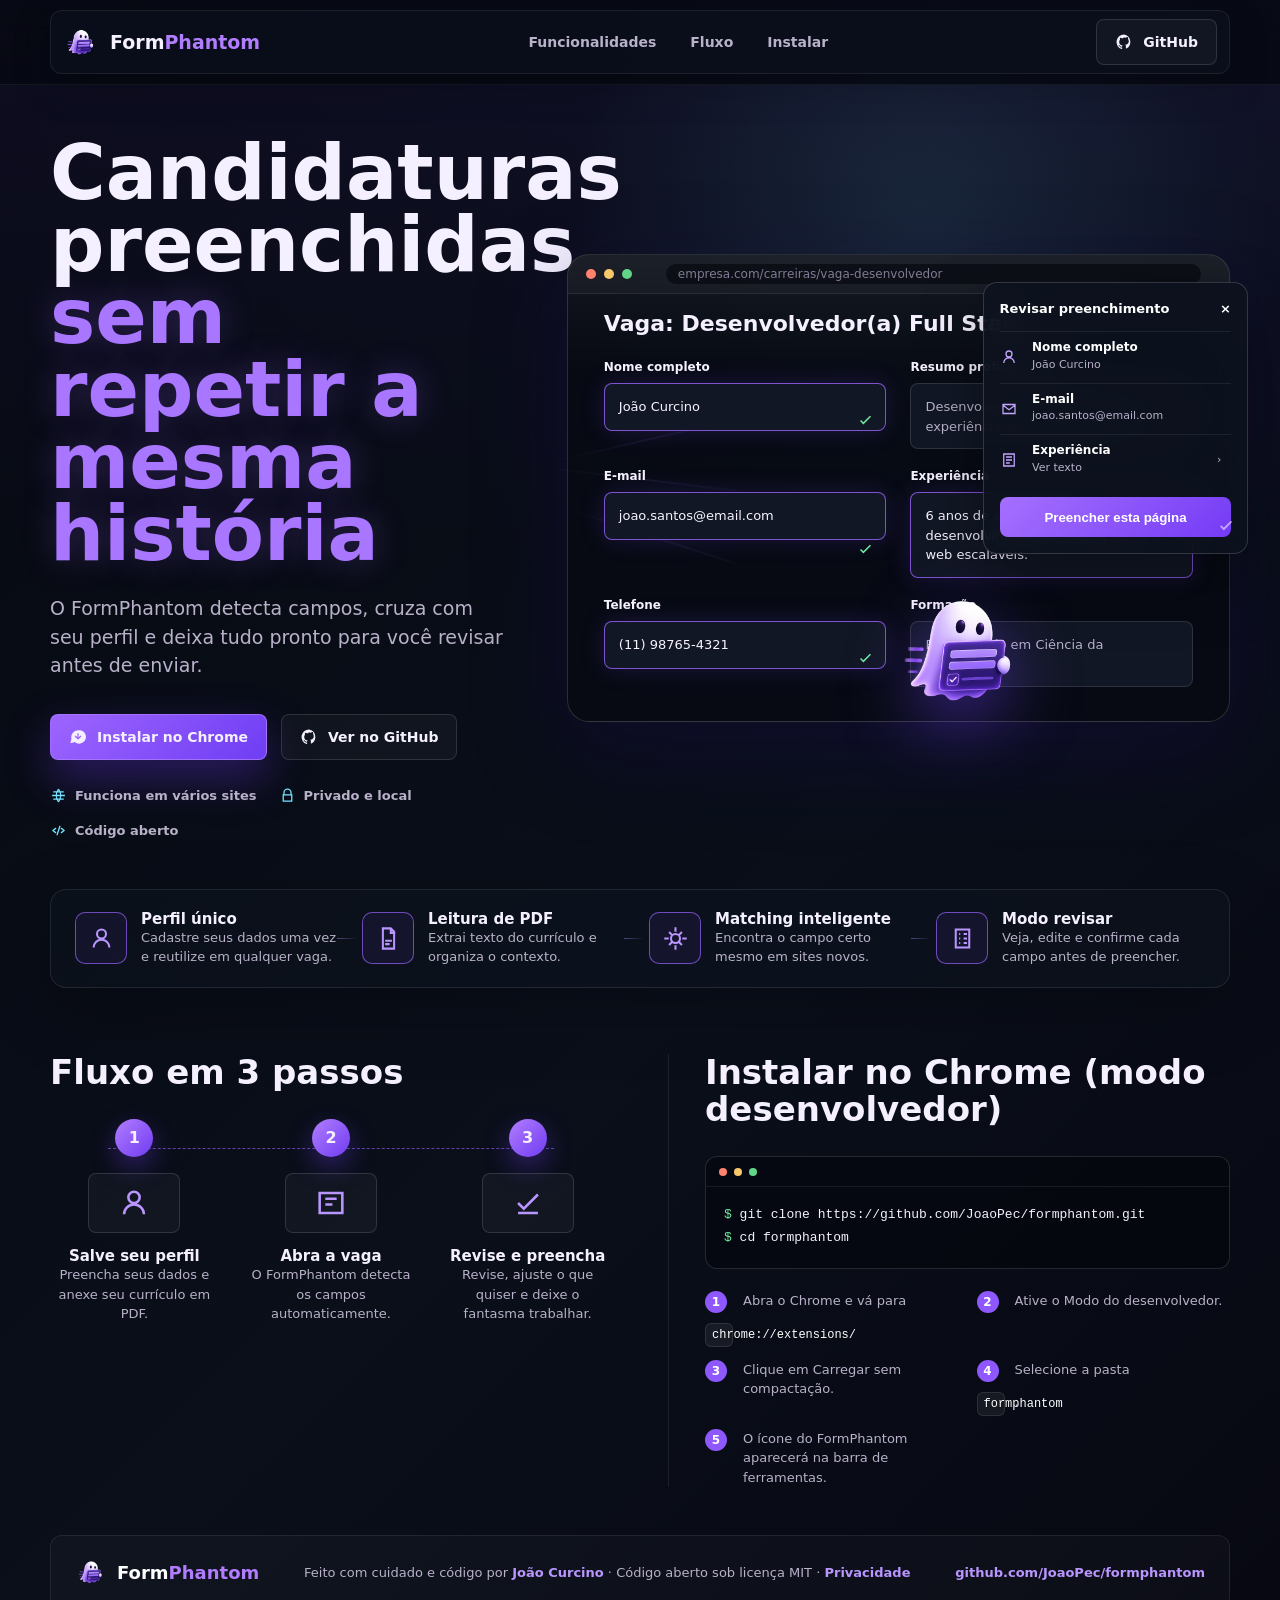
==== commit 5db1b7c7: "docs: add Chrome Web Store publication guide, privacy policy and build script" ====
--- a/landing/index.html
+++ b/landing/index.html
@@ -4,6 +4,8 @@
   <meta charset="UTF-8">
   <meta name="viewport" content="width=device-width, initial-scale=1.0">
   <title>FormPhantom - Candidaturas preenchidas sem repetição</title>
+  <link rel="icon" type="image/png" href="favicon.png">
+  <link rel="apple-touch-icon" href="favicon.png">
   <style>
     :root {
       --bg: #060910;
@@ -832,7 +834,7 @@
           <div class="form-grid">
             <div class="field">
               <label>Nome completo</label>
-              <div class="field-box">João Victor Santos</div>
+              <div class="field-box">João Curcino</div>
               <span class="check"><svg viewBox="0 0 24 24" aria-hidden="true"><path fill="none" stroke="currentColor" stroke-width="2.2" d="m5 12 4 4L19 6"/></svg></span>
             </div>
             <div class="field">
@@ -867,7 +869,7 @@
           </div>
           <div class="review-row">
             <svg viewBox="0 0 24 24" aria-hidden="true"><path fill="none" stroke="currentColor" stroke-width="1.7" d="M12 12a4 4 0 1 0 0-8 4 4 0 0 0 0 8Zm7 8a7 7 0 0 0-14 0"/></svg>
-            <div><strong>Nome completo</strong><span>João Victor Santos</span></div>
+            <div><strong>Nome completo</strong><span>João Curcino</span></div>
             <span class="check"><svg viewBox="0 0 24 24" aria-hidden="true"><path fill="none" stroke="currentColor" stroke-width="2.2" d="m5 12 4 4L19 6"/></svg></span>
           </div>
           <div class="review-row">
@@ -950,7 +952,7 @@
 
   <footer class="shell">
     <span class="footer-brand"><img src="logo.png" alt=""><span class="brand-word">Form<span>Phantom</span></span></span>
-    <span>Feito com cuidado e código por <a href="https://github.com/JoaoPec" target="_blank" rel="noreferrer">João</a> · Código aberto sob licença MIT</span>
+    <span>Feito com cuidado e código por <a href="https://github.com/JoaoPec" target="_blank" rel="noreferrer">João Curcino</a> · Código aberto sob licença MIT · <a href="privacy.html">Privacidade</a></span>
     <a href="https://github.com/JoaoPec/formphantom" target="_blank" rel="noreferrer">github.com/JoaoPec/formphantom</a>
   </footer>
 </body>
